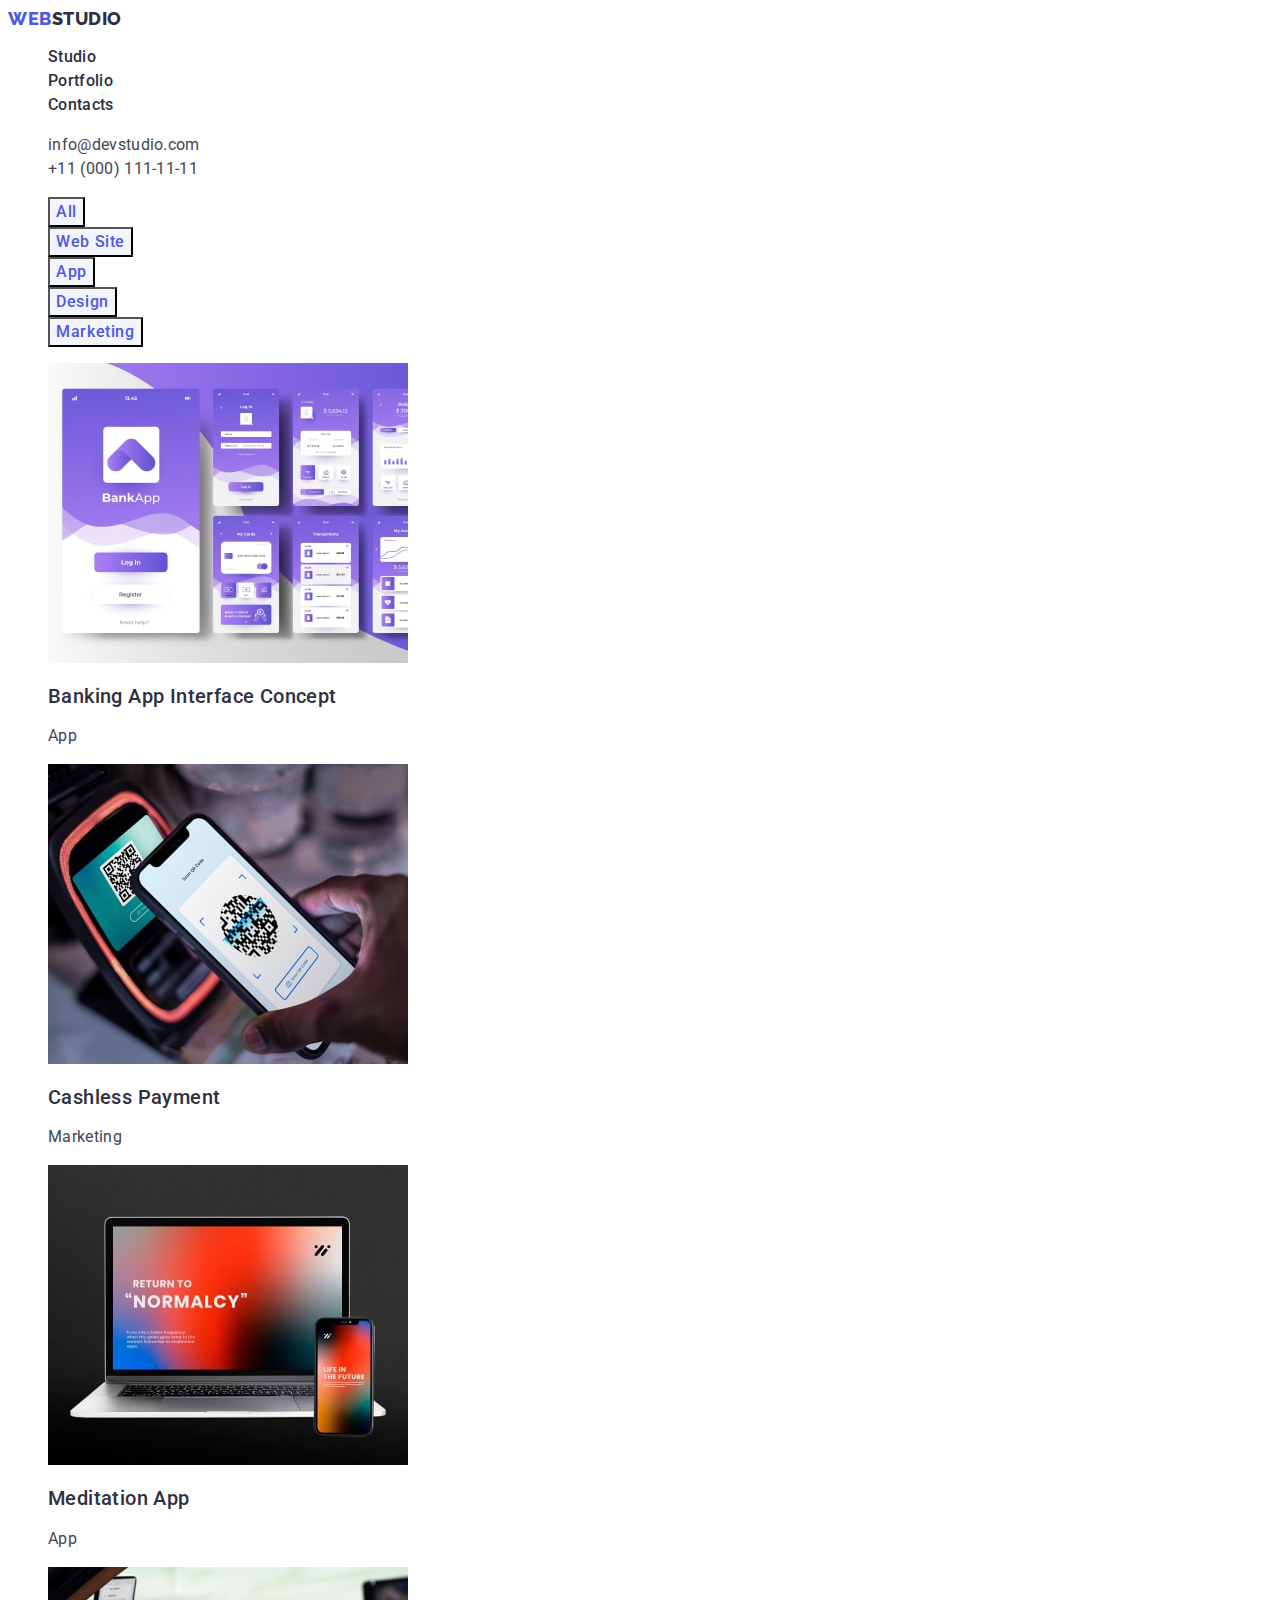
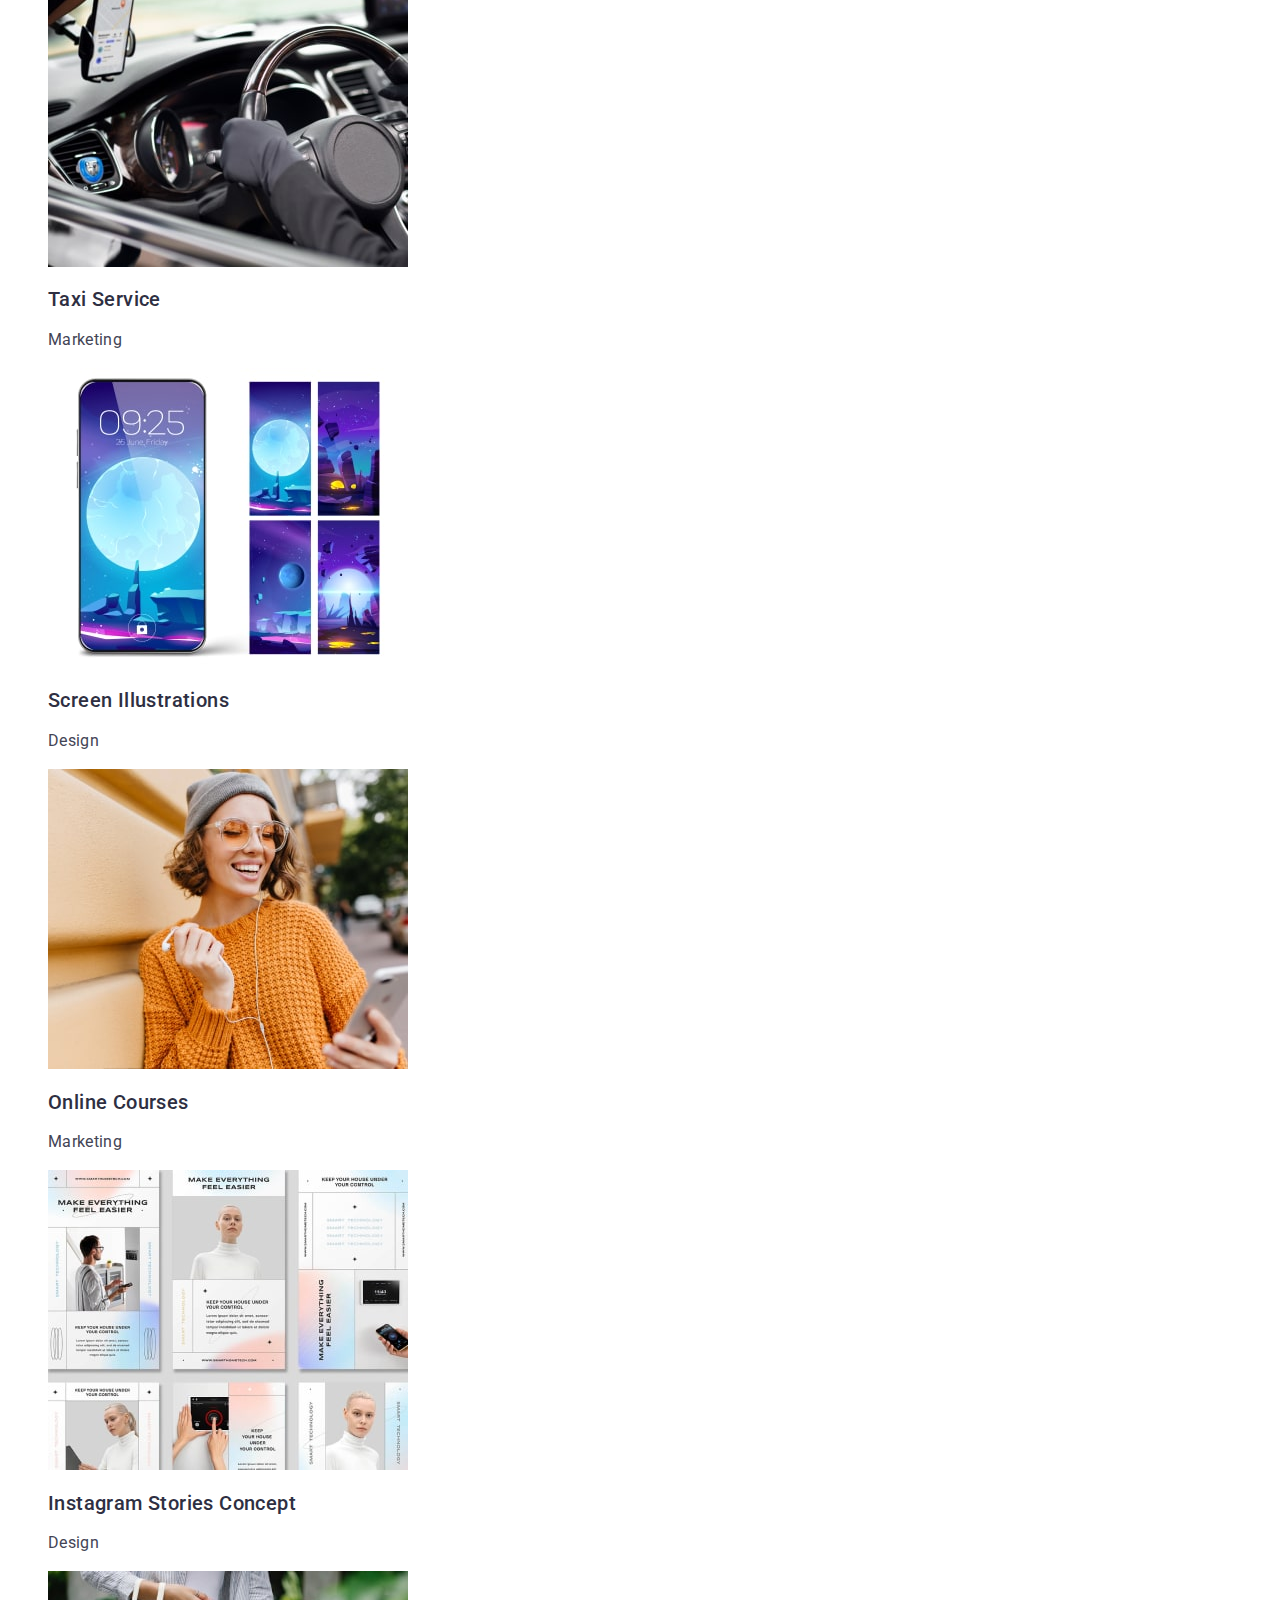
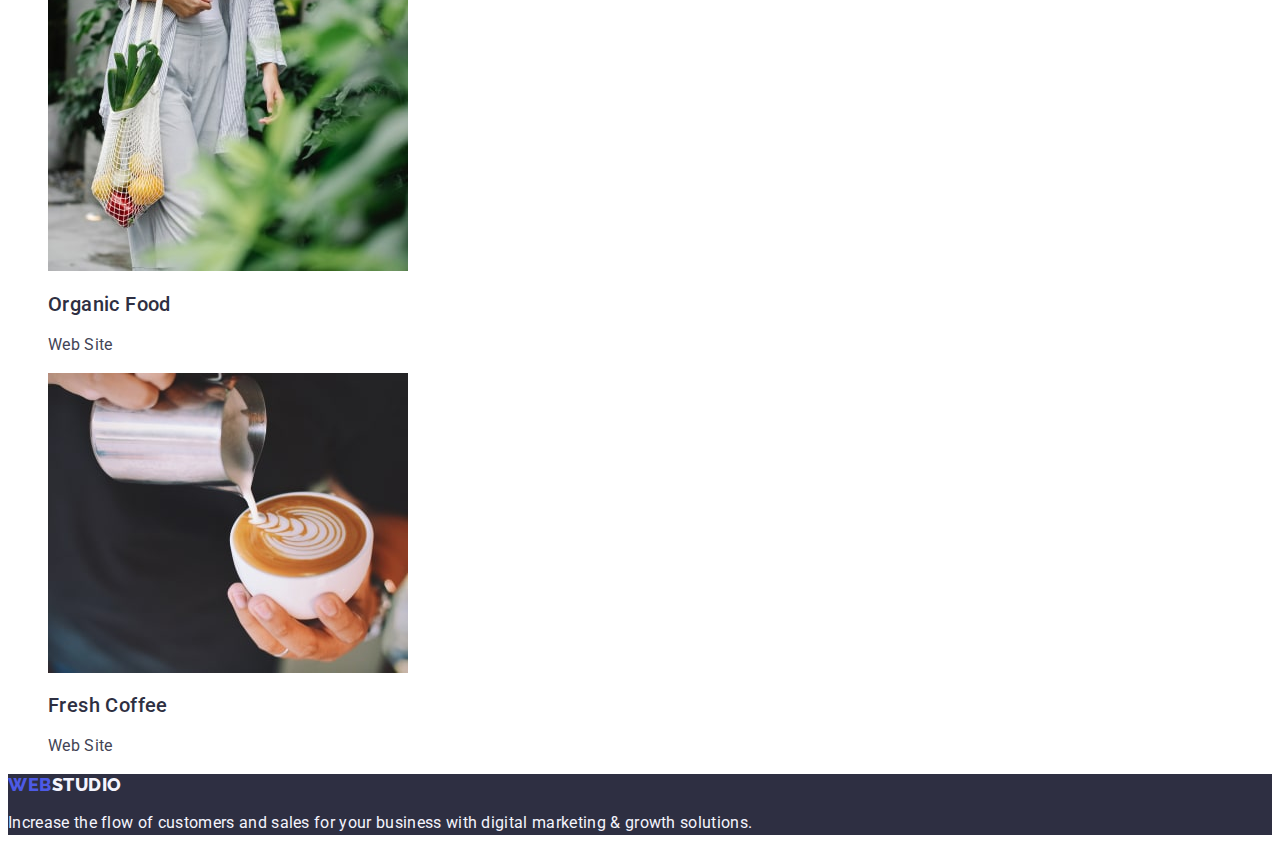
==== portfolio.html @ 77a3ae57 "Initial commit" ====
<!DOCTYPE html>
<html lang="en">
  <head>
    <meta charset="UTF-8" />
    <meta http-equiv="X-UA-Compatible" content="IE=edge" />
    <meta name="viewport" content="width=device-width, initial-scale=1.0" />
    <title>WebStudio</title>
    <link rel="preconnect" href="https://fonts.googleapis.com" />
    <link rel="preconnect" href="https://fonts.gstatic.com" crossorigin />
    <link
      href="https://fonts.googleapis.com/css2?family=Raleway:wght@800&family=Roboto:wght@400;500;700;900&display=swap"
      rel="stylesheet"
    />
    <link rel="stylesheet" href="./css/styles.css" />
  </head>
  <body>
    <!--Added header-->
    <header class="header">
      <!--Added navigation-->
      <nav class="header-nav">
        <a href="./index.html" class="logo-link">
          Web<span class="header-span">Studio</span>
        </a>
        <ul class="nav-list">
          <li class="nav-item">
            <a href="./index.html" class="nav-link">Studio</a>
          </li>
          <li class="nav-item">
            <a href="./portfolio.html" class="nav-link">Portfolio</a>
          </li>
          <li class="nav-item">
            <a href="" class="nav-link">Contacts </a>
          </li>
        </ul>
      </nav>
      <!--Added contacts-->
      <address class="header-contacts">
        <ul class="contacts-list">
          <li class="contact-item">
            <a href="mailto:info@devstudio.com" class="contact-link"
              >info@devstudio.com
            </a>
          </li>
          <li class="contact-item">
            <a href="tel:+110001111111" class="contact-link"
              >+11 (000) 111-11-11
            </a>
          </li>
        </ul>
      </address>
    </header>
    <!--Added main-->
    <main>
      <section class="filter">
        <h1 hidden class="filter-title">Filter</h1>
        <ul class="filter-list">
          <li class="filter-item">
            <button class="filter-button" type="button">All</button>
          </li>
          <li class="filter-item">
            <button class="filter-button" type="button">Web Site</button>
          </li>
          <li class="filter-item">
            <button class="filter-button" type="button">App</button>
          </li>
          <li class="filter-item">
            <button class="filter-button" type="button">Design</button>
          </li>
          <li class="filter-item">
            <button class="filter-button" type="button">Marketing</button>
          </li>
        </ul>
        <ul class="category-list">
          <li class="category-item">
            <a href="" class="category-link">
              <img
                src="./images/banking.jpg"
                alt="Banking app interface concept"
                width="360"
              />
              <h2 class="category-name">Banking App Interface Concept</h2>
              <p class="category-text text">App</p>
            </a>
          </li>
          <li class="category-item">
            <a href="" class="category-link">
              <img
                src="./images/payment.jpg"
                alt="Cashless payment"
                width="360"
              />
              <h2 class="category-name">Cashless Payment</h2>
              <p class="category-text text">Marketing</p>
            </a>
          </li>
          <li class="category-item">
            <a href="" class="category-link">
              <img
                src="./images/meditation.jpg"
                alt="Meditation app"
                width="360"
              />
              <h2 class="category-name">Meditation App</h2>
              <p class="category-text text">App</p>
            </a>
          </li>
          <li class="category-item">
            <a href="" class="category-link">
              <img src="./images/taxi.jpg" alt="Taxi service" width="360" />
              <h2 class="category-name">Taxi Service</h2>
              <p class="category-text text">Marketing</p>
            </a>
          </li>
          <li class="category-item">
            <a href="" class="category-link">
              <img
                src="./images/illustrations.jpg"
                alt="Screen illustrations"
                width="360"
              />
              <h2 class="category-name">Screen Illustrations</h2>
              <p class="category-text text">Design</p>
            </a>
          </li>
          <li class="category-item">
            <a href="" class="category-link">
              <img
                src="./images/courses.jpg"
                alt="Online courses"
                width="360"
              />
              <h2 class="category-name">Online Courses</h2>
              <p class="category-text text">Marketing</p>
            </a>
          </li>
          <li class="category-item">
            <a href="" class="category-link">
              <img
                src="./images/stories.jpg"
                alt="Instagram stories concept"
                width="360"
              />
              <h2 class="category-name">Instagram Stories Concept</h2>
              <p class="category-text text">Design</p>
            </a>
          </li>
          <li class="category-item">
            <a href="" class="category-link">
              <img src="./images/food.jpg" alt="Organic food" width="360" />
              <h2 class="category-name">Organic Food</h2>
              <p class="category-text text">Web Site</p>
            </a>
          </li>
          <li class="category-item">
            <a href="" class="category-link">
              <img src="./images/coffee.jpg" alt="Fresh coffee" width="360" />
              <h2 class="category-name">Fresh Coffee</h2>
              <p class="category-text text">Web Site</p>
            </a>
          </li>
        </ul>
      </section>
    </main>
    <!--Added footer-->
    <footer class="footer">
      <a class="logo-link" href="./index.html">
        Web<span class="footer-span">Studio</span>
      </a>
      <p class="footer-slogan">
        Increase the flow of customers and sales for your business with digital
        marketing & growth solutions.
      </p>
    </footer>
  </body>
</html>
---- css/styles.css ----
:root {
    --primary-brand-color: #4D5AE5;
    --pressed-state-color: #404BBF;
    --dark-color: #2E2F42;
    --success-color: #31D0AA;
    --text-color: #434455;
    --subtle-text-color: #8E8F99;
    --accent-color: #E7E9FC;
    --light-color: #F4F4FD;
    --modal-overlay-color: rgba(46, 47, 66, 0.4);
    --hero-background-color: rgba(46, 47, 66, 0.7);
    --white-background-color: #FFFFFF;
    --modal-background-color: #FCFCFC;
}

/**Body style*/
body {
    font-family: 'Roboto', sans-serif;
    color: var(--text-color);
    background-color: var(--white-background-color);
}

/**Style for team section*/
.team {
    background-color: var(--light-color);
}

/**Style for cards team section*/
.team-item {
    background-color: var(--white-background-color);
}

/**Delete text decoration in the main*/
li {
    list-style-type: none;
}

a {
    text-decoration: none;
}

/**Logo style in the header*/
.logo-link {
    font-family: 'Raleway', sans-serif;
    font-weight: 800;
    font-size: 18px;
    line-height: 1.17;
    letter-spacing: 0.03em;
    text-transform: uppercase;
    color: var(--primary-brand-color);
}

/**Color header logo for tag span*/
.header-span {
    color: var(--dark-color);
}

/**Color footer logo for tag span*/
.footer-span {
    color: var(--light-color);
}

/**Navigation style*/
.nav-link {
    font-weight: 500;
    font-size: 16px;
    line-height: 1.5;
    letter-spacing: 0.02em;
    color: var(--dark-color);
}

/**Contacts style*/
.header-contacts {
    font-style: normal;
}

/**Hover and focus for header*/
.nav-link:hover,
.nav-link:focus,
.contact-link:hover,
.contact-link:focus {
    color: var(--pressed-state-color);
}

/**Hero section*/
.hero {
    background-color: var(--dark-color);
}

/**Style for button in hero section*/
.hero-button {
    font-family: inherit;
    font-weight: 500;
    font-size: 16px;
    line-height: 1.5;
    letter-spacing: 0.04em;
    text-align: center;
    cursor: pointer;
    background-color: var(--primary-brand-color);
    color: var(--white-background-color);
}

/**Hover and focus for button in hero section*/
.hero-button:hover,
.hero-button:focus {
    background-color: var(--pressed-state-color);
}

/**Style for button in filter section*/
.filter-button {
    font-family: inherit;
    font-weight: 500;
    font-size: 16px;
    line-height: 1.5;
    letter-spacing: 0.04em;
    text-align: center;
    cursor: pointer;
    background-color: var(--light-color);
    color: var(--primary-brand-color);
}

/**Hover and focus for button in filter section*/
.filter-button:hover,
.filter-button:focus {
    background-color: var(--pressed-state-color);
    color: var(--white-background-color);
}

/**Header 1*/
.hero-title {
    font-weight: 700;
    font-size: 56px;
    line-height: 1.07;
    letter-spacing: 0.02em;
    text-align: center;
    color: var(--white-background-color);
}

/**Header 2*/
.features-title,
.work-title,
.team-title {
    font-weight: 700;
    font-size: 36px;
    line-height: 1.11;
    letter-spacing: 0.02em;
    text-align: center;
    text-transform: capitalize;
    color: var(--dark-color);
}

/**Header 3*/
.features-subtitle,
.team-name,
.category-name {
    font-weight: 500;
    font-size: 20px;
    line-height: 1.2;
    letter-spacing: 0.02em;
    color: var(--dark-color);
}

/**Body text style*/
.contact-link,
.text,
.footer-slogan {
    font-size: 16px;
    line-height: 1.5;
    letter-spacing: 0.02em;
    color: var(--text-color);
}

/**Footer style*/
.footer {
    background-color: var(--dark-color);
}

/**Footer slogan*/
.footer-slogan {
    color: var(--light-color);
}
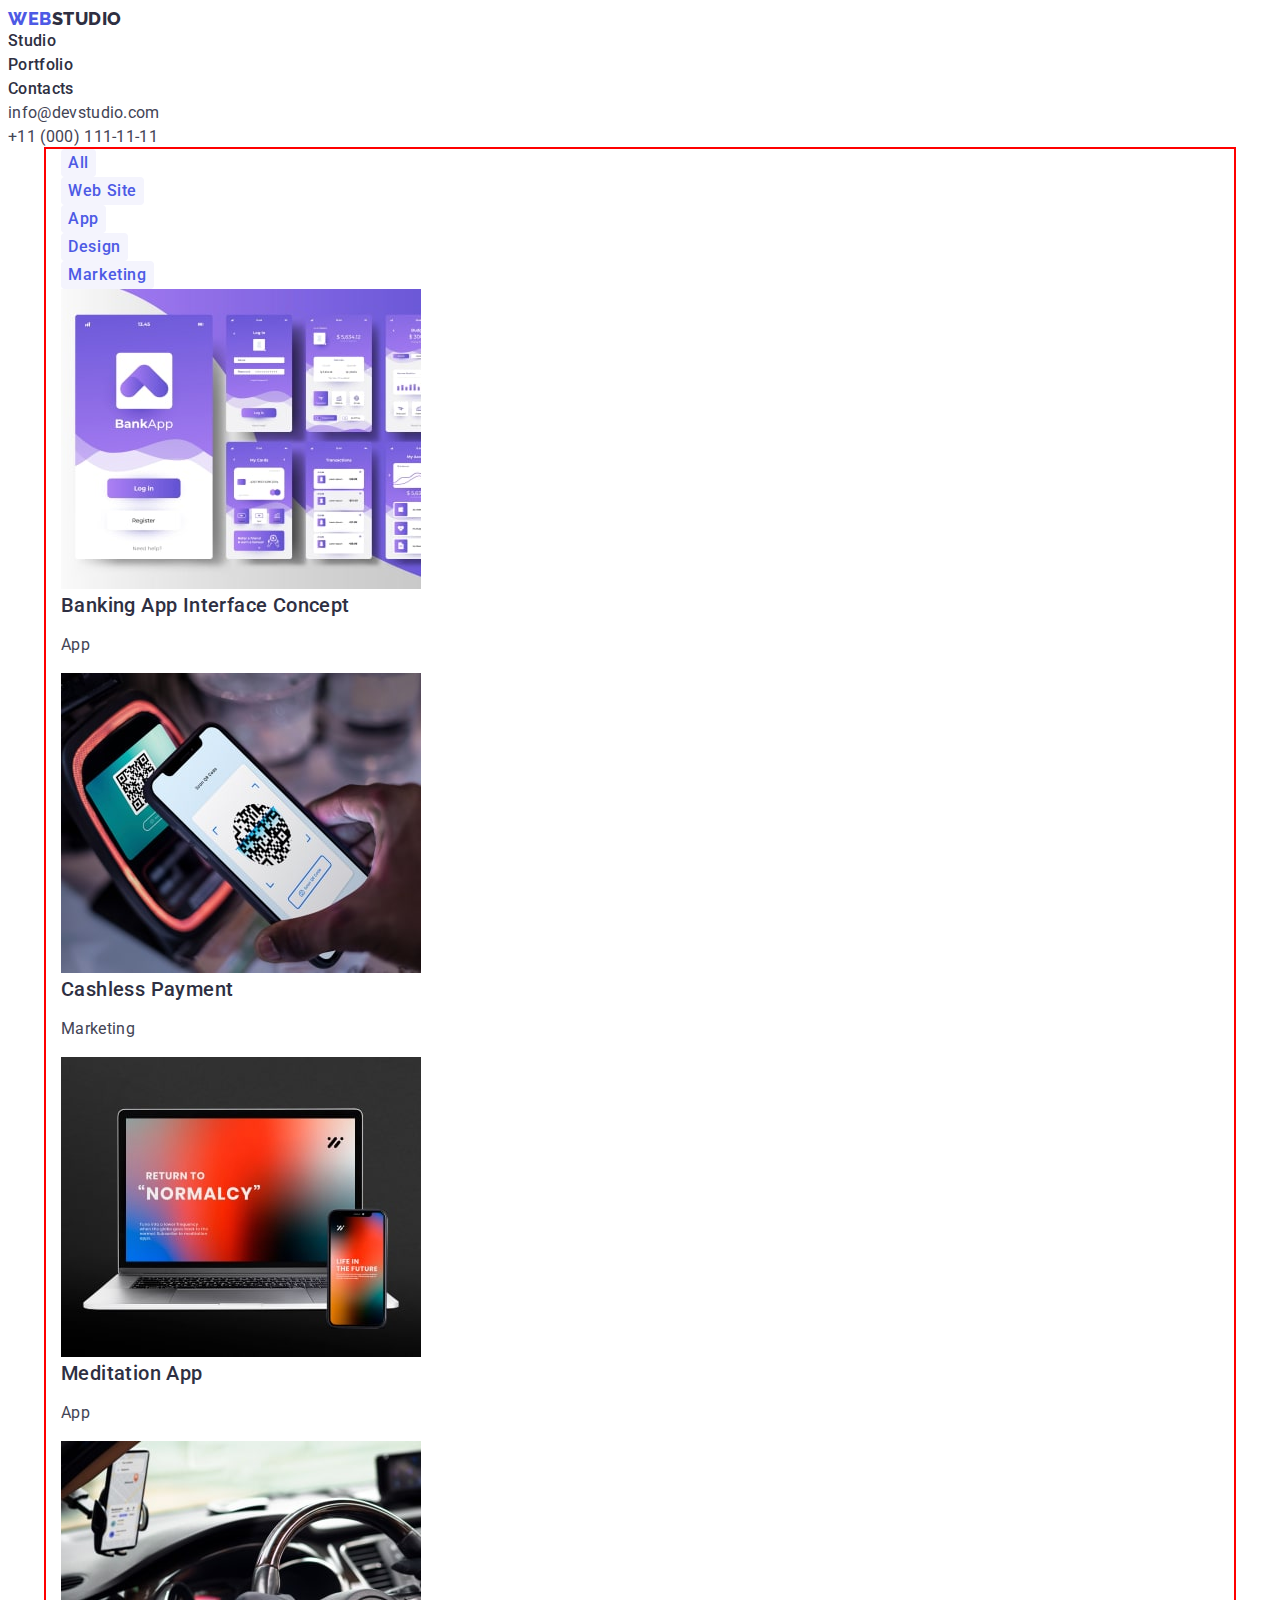
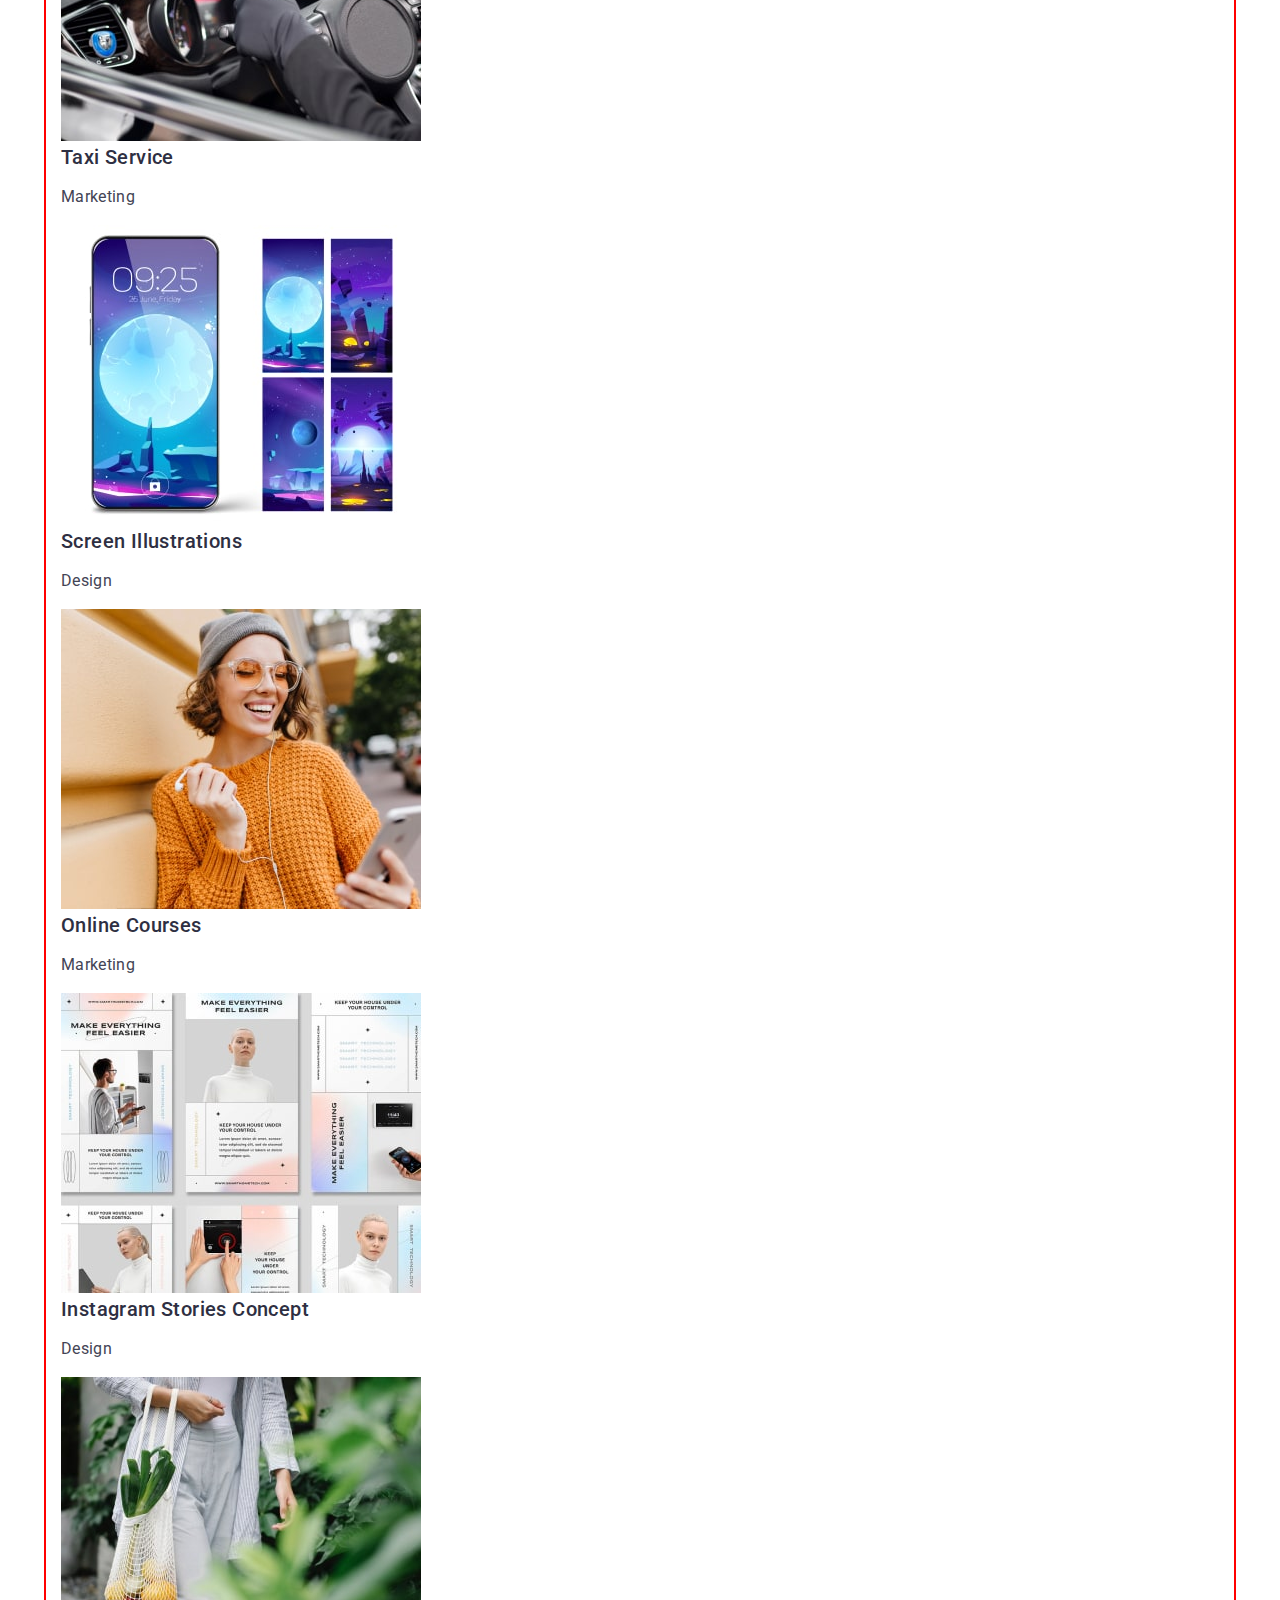
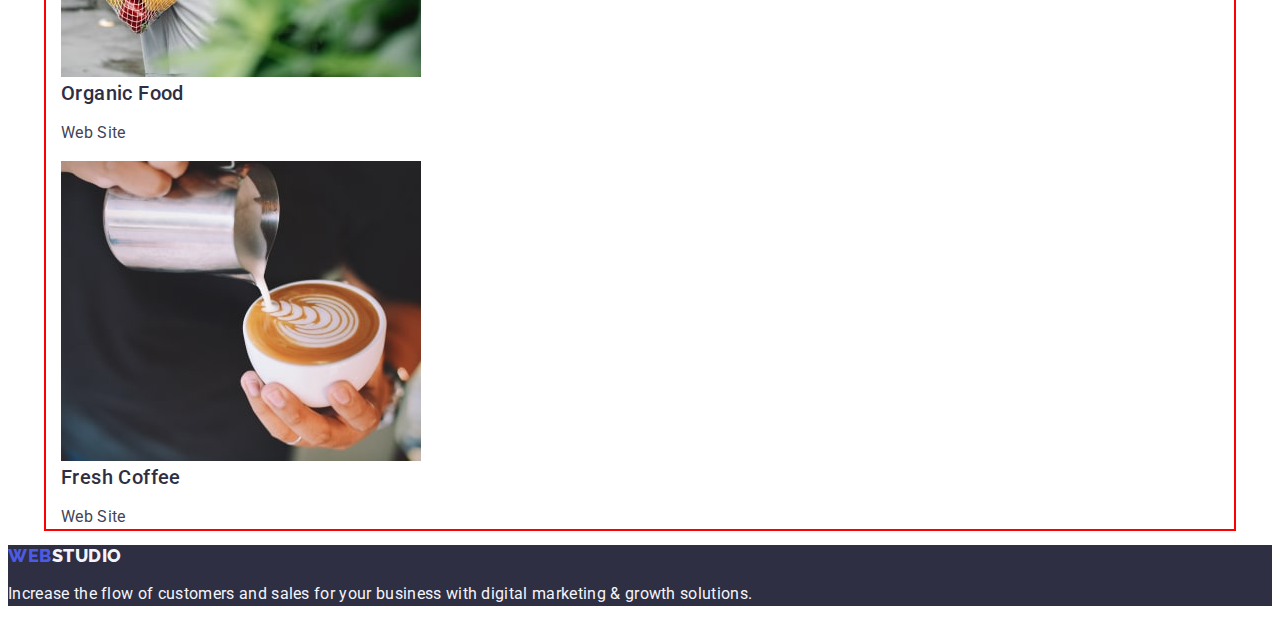
==== commit 426ba479: "Update styles for CSS" ====
--- a/portfolio.html
+++ b/portfolio.html
@@ -10,6 +10,13 @@
     <link
       href="https://fonts.googleapis.com/css2?family=Raleway:wght@800&family=Roboto:wght@400;500;700;900&display=swap"
       rel="stylesheet"
+    />
+    <link
+      rel="stylesheet"
+      href="https://cdnjs.cloudflare.com/ajax/libs/modern-normalize/1.1.0/modern-normalize.min.css"
+      integrity="sha512-wpPYUAdjBVSE4KJnH1VR1HeZfpl1ub8YT/NKx4PuQ5NmX2tKuGu6U/JRp5y+Y8XG2tV+wKQpNHVUX03MfMFn9Q=="
+      crossorigin="anonymous"
+      referrerpolicy="no-referrer"
     />
     <link rel="stylesheet" href="./css/styles.css" />
   </head>
@@ -52,113 +59,115 @@
     <!--Added main-->
     <main>
       <section class="filter">
-        <h1 hidden class="filter-title">Filter</h1>
-        <ul class="filter-list">
-          <li class="filter-item">
-            <button class="filter-button" type="button">All</button>
-          </li>
-          <li class="filter-item">
-            <button class="filter-button" type="button">Web Site</button>
-          </li>
-          <li class="filter-item">
-            <button class="filter-button" type="button">App</button>
-          </li>
-          <li class="filter-item">
-            <button class="filter-button" type="button">Design</button>
-          </li>
-          <li class="filter-item">
-            <button class="filter-button" type="button">Marketing</button>
-          </li>
-        </ul>
-        <ul class="category-list">
-          <li class="category-item">
-            <a href="" class="category-link">
-              <img
-                src="./images/banking.jpg"
-                alt="Banking app interface concept"
-                width="360"
-              />
-              <h2 class="category-name">Banking App Interface Concept</h2>
-              <p class="category-text text">App</p>
-            </a>
-          </li>
-          <li class="category-item">
-            <a href="" class="category-link">
-              <img
-                src="./images/payment.jpg"
-                alt="Cashless payment"
-                width="360"
-              />
-              <h2 class="category-name">Cashless Payment</h2>
-              <p class="category-text text">Marketing</p>
-            </a>
-          </li>
-          <li class="category-item">
-            <a href="" class="category-link">
-              <img
-                src="./images/meditation.jpg"
-                alt="Meditation app"
-                width="360"
-              />
-              <h2 class="category-name">Meditation App</h2>
-              <p class="category-text text">App</p>
-            </a>
-          </li>
-          <li class="category-item">
-            <a href="" class="category-link">
-              <img src="./images/taxi.jpg" alt="Taxi service" width="360" />
-              <h2 class="category-name">Taxi Service</h2>
-              <p class="category-text text">Marketing</p>
-            </a>
-          </li>
-          <li class="category-item">
-            <a href="" class="category-link">
-              <img
-                src="./images/illustrations.jpg"
-                alt="Screen illustrations"
-                width="360"
-              />
-              <h2 class="category-name">Screen Illustrations</h2>
-              <p class="category-text text">Design</p>
-            </a>
-          </li>
-          <li class="category-item">
-            <a href="" class="category-link">
-              <img
-                src="./images/courses.jpg"
-                alt="Online courses"
-                width="360"
-              />
-              <h2 class="category-name">Online Courses</h2>
-              <p class="category-text text">Marketing</p>
-            </a>
-          </li>
-          <li class="category-item">
-            <a href="" class="category-link">
-              <img
-                src="./images/stories.jpg"
-                alt="Instagram stories concept"
-                width="360"
-              />
-              <h2 class="category-name">Instagram Stories Concept</h2>
-              <p class="category-text text">Design</p>
-            </a>
-          </li>
-          <li class="category-item">
-            <a href="" class="category-link">
-              <img src="./images/food.jpg" alt="Organic food" width="360" />
-              <h2 class="category-name">Organic Food</h2>
-              <p class="category-text text">Web Site</p>
-            </a>
-          </li>
-          <li class="category-item">
-            <a href="" class="category-link">
-              <img src="./images/coffee.jpg" alt="Fresh coffee" width="360" />
-              <h2 class="category-name">Fresh Coffee</h2>
-              <p class="category-text text">Web Site</p>
-            </a>
-          </li>
-        </ul>
+        <div class="container">
+          <h1 hidden class="filter-title">Filter</h1>
+          <ul class="filter-list">
+            <li class="filter-item">
+              <button class="filter-button" type="button">All</button>
+            </li>
+            <li class="filter-item">
+              <button class="filter-button" type="button">Web Site</button>
+            </li>
+            <li class="filter-item">
+              <button class="filter-button" type="button">App</button>
+            </li>
+            <li class="filter-item">
+              <button class="filter-button" type="button">Design</button>
+            </li>
+            <li class="filter-item">
+              <button class="filter-button" type="button">Marketing</button>
+            </li>
+          </ul>
+          <ul class="category-list">
+            <li class="category-item">
+              <a href="" class="category-link">
+                <img
+                  src="./images/banking.jpg"
+                  alt="Banking app interface concept"
+                  width="360"
+                />
+                <h2 class="category-name">Banking App Interface Concept</h2>
+                <p class="category-text text">App</p>
+              </a>
+            </li>
+            <li class="category-item">
+              <a href="" class="category-link">
+                <img
+                  src="./images/payment.jpg"
+                  alt="Cashless payment"
+                  width="360"
+                />
+                <h2 class="category-name">Cashless Payment</h2>
+                <p class="category-text text">Marketing</p>
+              </a>
+            </li>
+            <li class="category-item">
+              <a href="" class="category-link">
+                <img
+                  src="./images/meditation.jpg"
+                  alt="Meditation app"
+                  width="360"
+                />
+                <h2 class="category-name">Meditation App</h2>
+                <p class="category-text text">App</p>
+              </a>
+            </li>
+            <li class="category-item">
+              <a href="" class="category-link">
+                <img src="./images/taxi.jpg" alt="Taxi service" width="360" />
+                <h2 class="category-name">Taxi Service</h2>
+                <p class="category-text text">Marketing</p>
+              </a>
+            </li>
+            <li class="category-item">
+              <a href="" class="category-link">
+                <img
+                  src="./images/illustrations.jpg"
+                  alt="Screen illustrations"
+                  width="360"
+                />
+                <h2 class="category-name">Screen Illustrations</h2>
+                <p class="category-text text">Design</p>
+              </a>
+            </li>
+            <li class="category-item">
+              <a href="" class="category-link">
+                <img
+                  src="./images/courses.jpg"
+                  alt="Online courses"
+                  width="360"
+                />
+                <h2 class="category-name">Online Courses</h2>
+                <p class="category-text text">Marketing</p>
+              </a>
+            </li>
+            <li class="category-item">
+              <a href="" class="category-link">
+                <img
+                  src="./images/stories.jpg"
+                  alt="Instagram stories concept"
+                  width="360"
+                />
+                <h2 class="category-name">Instagram Stories Concept</h2>
+                <p class="category-text text">Design</p>
+              </a>
+            </li>
+            <li class="category-item">
+              <a href="" class="category-link">
+                <img src="./images/food.jpg" alt="Organic food" width="360" />
+                <h2 class="category-name">Organic Food</h2>
+                <p class="category-text text">Web Site</p>
+              </a>
+            </li>
+            <li class="category-item">
+              <a href="" class="category-link">
+                <img src="./images/coffee.jpg" alt="Fresh coffee" width="360" />
+                <h2 class="category-name">Fresh Coffee</h2>
+                <p class="category-text text">Web Site</p>
+              </a>
+            </li>
+          </ul>
+        </div>
       </section>
     </main>
     <!--Added footer-->
--- a/css/styles.css
+++ b/css/styles.css
@@ -13,25 +13,33 @@
     --modal-background-color: #FCFCFC;
 }
 
-/**Body style*/
+/** Body style */
 body {
     font-family: 'Roboto', sans-serif;
     color: var(--text-color);
     background-color: var(--white-background-color);
 }
 
-/**Style for team section*/
-.team {
-    background-color: var(--light-color);
-}
-
-/**Style for cards team section*/
-.team-item {
-    background-color: var(--white-background-color);
-}
-
-/**Delete text decoration in the main*/
-li {
+/** Container */
+.container {
+    width: 1158px;
+    padding: 0 15px;
+    margin-left: auto;
+    margin-right: auto;
+    outline: 2px solid red;
+}
+
+/** Delete text decoration */
+h1,
+h2,
+h3 {
+    margin-top: 0;
+    margin-bottom: 0;
+}
+
+ul {
+    padding: 0;
+    margin: 0;
     list-style-type: none;
 }
 
@@ -39,7 +47,7 @@
     text-decoration: none;
 }
 
-/**Logo style in the header*/
+/** Logo style in the header */
 .logo-link {
     font-family: 'Raleway', sans-serif;
     font-weight: 800;
@@ -50,17 +58,17 @@
     color: var(--primary-brand-color);
 }
 
-/**Color header logo for tag span*/
+/** Color header logo for tag span */
 .header-span {
     color: var(--dark-color);
 }
 
-/**Color footer logo for tag span*/
+/** Color footer logo for tag span */
 .footer-span {
     color: var(--light-color);
 }
 
-/**Navigation style*/
+/** Navigation style */
 .nav-link {
     font-weight: 500;
     font-size: 16px;
@@ -69,12 +77,12 @@
     color: var(--dark-color);
 }
 
-/**Contacts style*/
+/** Contacts style */
 .header-contacts {
     font-style: normal;
 }
 
-/**Hover and focus for header*/
+/** Hover and focus for header */
 .nav-link:hover,
 .nav-link:focus,
 .contact-link:hover,
@@ -82,31 +90,14 @@
     color: var(--pressed-state-color);
 }
 
-/**Hero section*/
+/** Hero section */
 .hero {
+    text-align: center;
     background-color: var(--dark-color);
 }
 
-/**Style for button in hero section*/
-.hero-button {
-    font-family: inherit;
-    font-weight: 500;
-    font-size: 16px;
-    line-height: 1.5;
-    letter-spacing: 0.04em;
-    text-align: center;
-    cursor: pointer;
-    background-color: var(--primary-brand-color);
-    color: var(--white-background-color);
-}
-
-/**Hover and focus for button in hero section*/
-.hero-button:hover,
-.hero-button:focus {
-    background-color: var(--pressed-state-color);
-}
-
-/**Style for button in filter section*/
+/** Style for button */
+.hero-button,
 .filter-button {
     font-family: inherit;
     font-weight: 500;
@@ -115,19 +106,43 @@
     letter-spacing: 0.04em;
     text-align: center;
     cursor: pointer;
+    border: 1px solid transparent;
+    border-radius: 4px;
+}
+
+/** Button in hero section */
+.hero-button {
+    display: inline-block;
+    min-width: 169px;
+    min-height: 56px;
+    padding: 16px 32px;
+    box-shadow: 0px 4px 4px rgba(0, 0, 0, 0.15);
+    background-color: var(--primary-brand-color);
+    color: var(--white-background-color);
+}
+
+/** Hover and focus for button in hero section */
+.hero-button:hover,
+.hero-button:focus {
+    background-color: var(--pressed-state-color);
+}
+
+/** Button in filter section */
+.filter-button {
     background-color: var(--light-color);
     color: var(--primary-brand-color);
 }
 
-/**Hover and focus for button in filter section*/
+/** Hover and focus for button in filter section */
 .filter-button:hover,
 .filter-button:focus {
     background-color: var(--pressed-state-color);
     color: var(--white-background-color);
 }
 
-/**Header 1*/
+/** Header 1 */
 .hero-title {
+    margin-bottom: 48px;
     font-weight: 700;
     font-size: 56px;
     line-height: 1.07;
@@ -136,7 +151,17 @@
     color: var(--white-background-color);
 }
 
-/**Header 2*/
+/** Style for team section */
+.team {
+    background-color: var(--light-color);
+}
+
+/** Style for cards team section */
+.team-item {
+    background-color: var(--white-background-color);
+}
+
+/** Header 2 */
 .features-title,
 .work-title,
 .team-title {
@@ -149,7 +174,7 @@
     color: var(--dark-color);
 }
 
-/**Header 3*/
+/** Header 3 */
 .features-subtitle,
 .team-name,
 .category-name {
@@ -160,7 +185,7 @@
     color: var(--dark-color);
 }
 
-/**Body text style*/
+/** Body text style */
 .contact-link,
 .text,
 .footer-slogan {
@@ -170,12 +195,12 @@
     color: var(--text-color);
 }
 
-/**Footer style*/
+/** Footer style */
 .footer {
     background-color: var(--dark-color);
 }
 
-/**Footer slogan*/
+/** Footer slogan */
 .footer-slogan {
     color: var(--light-color);
 }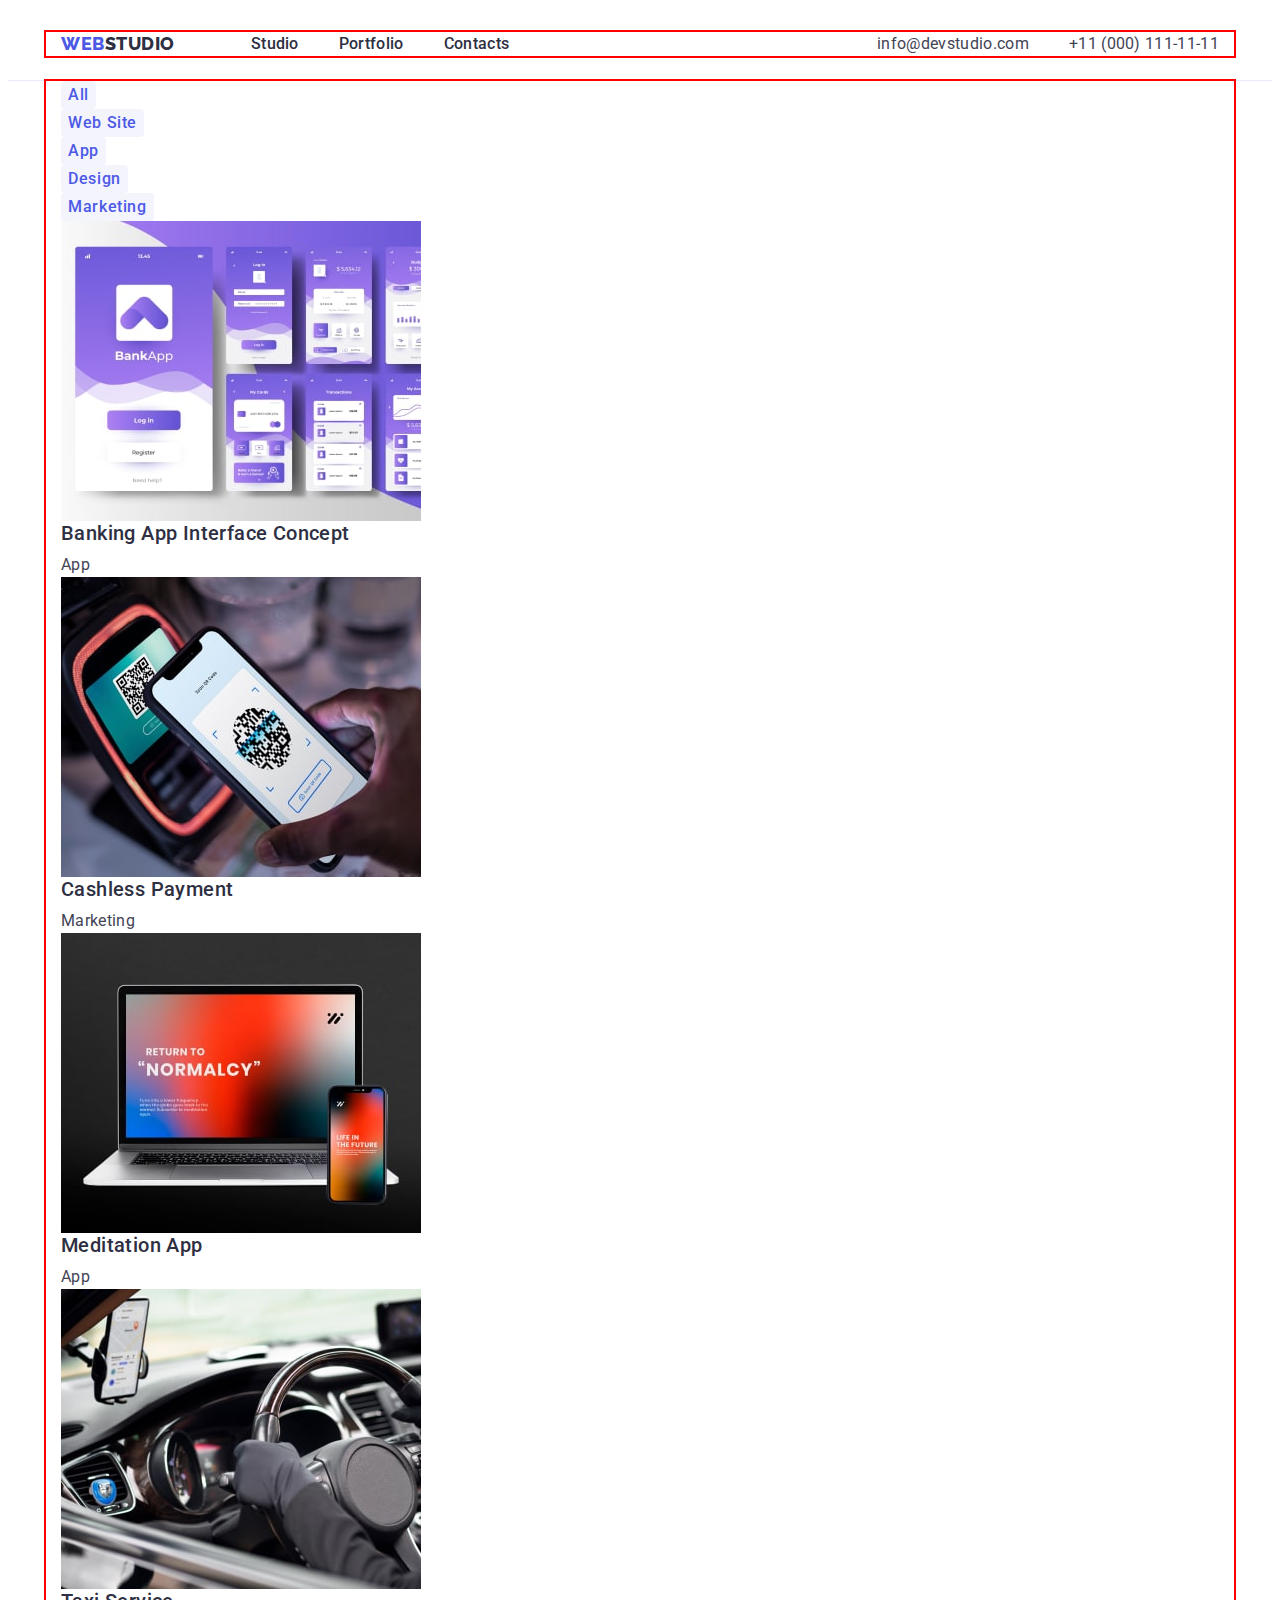
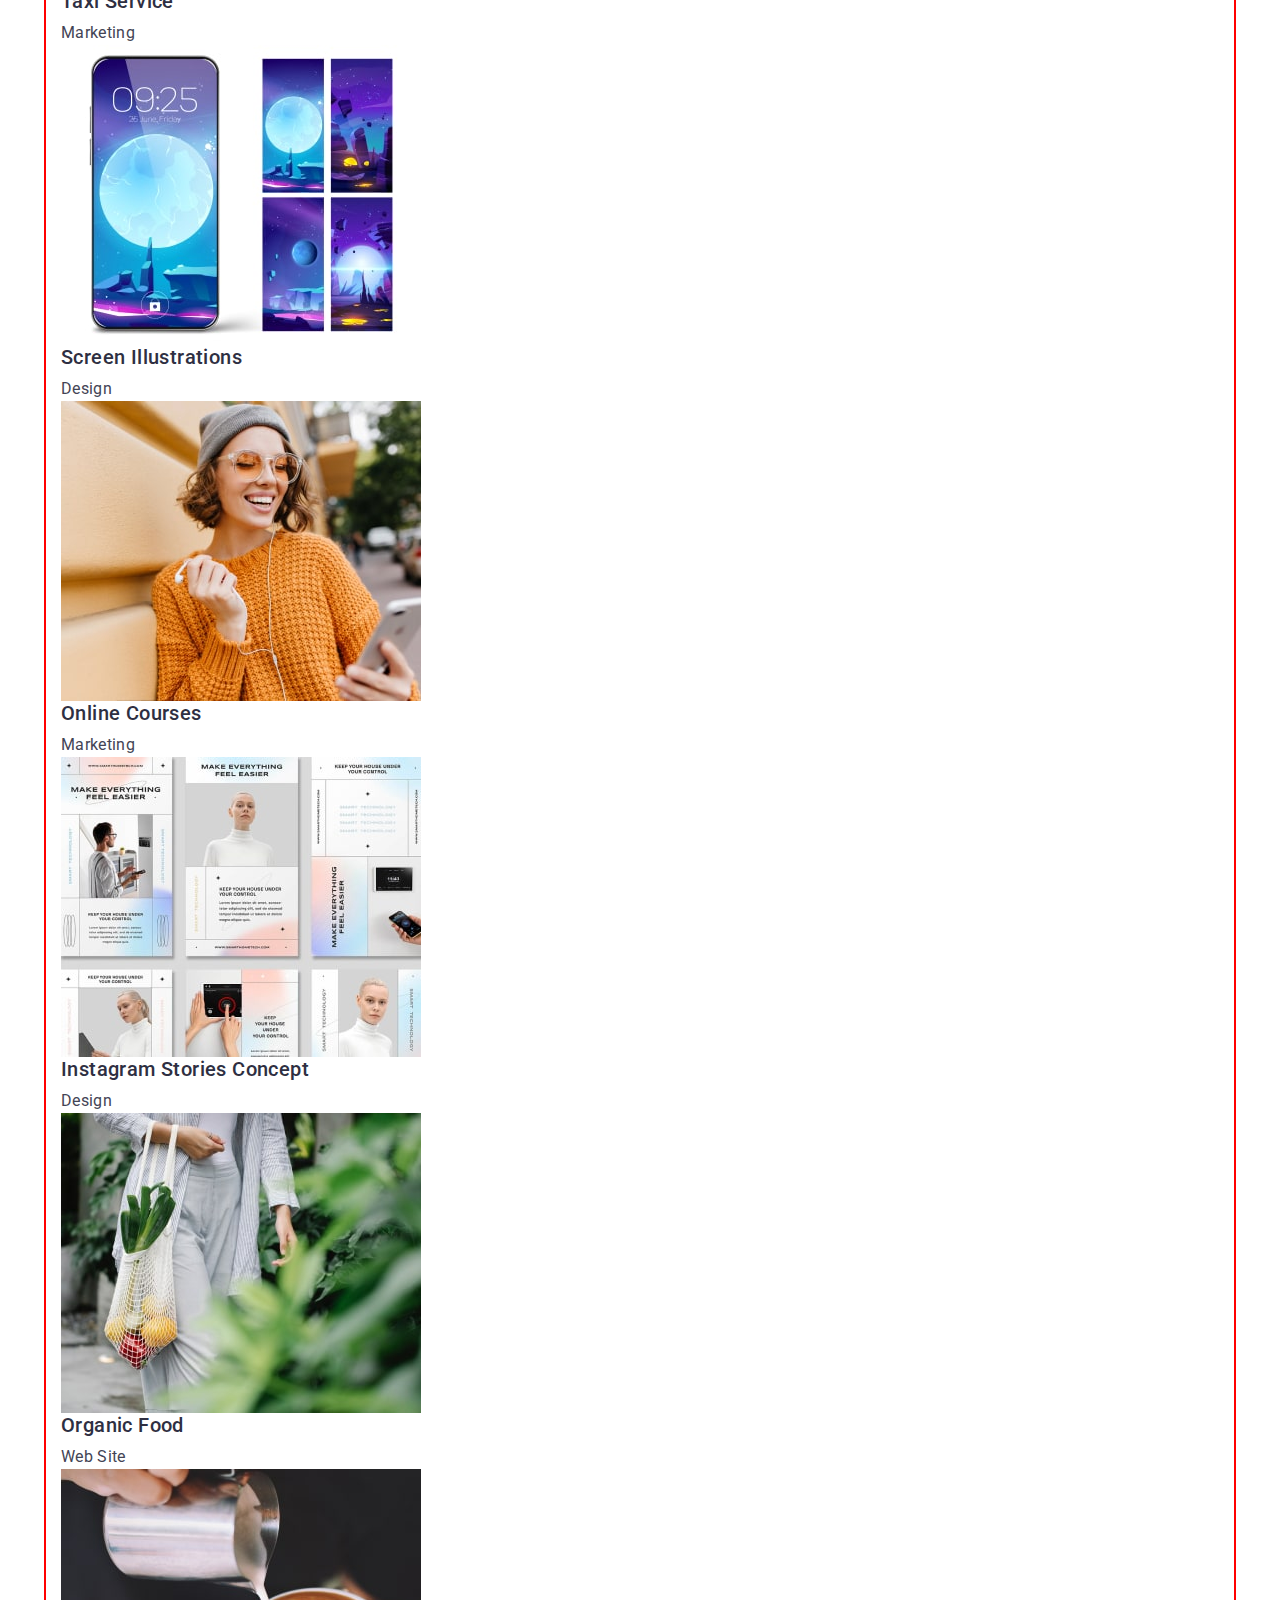
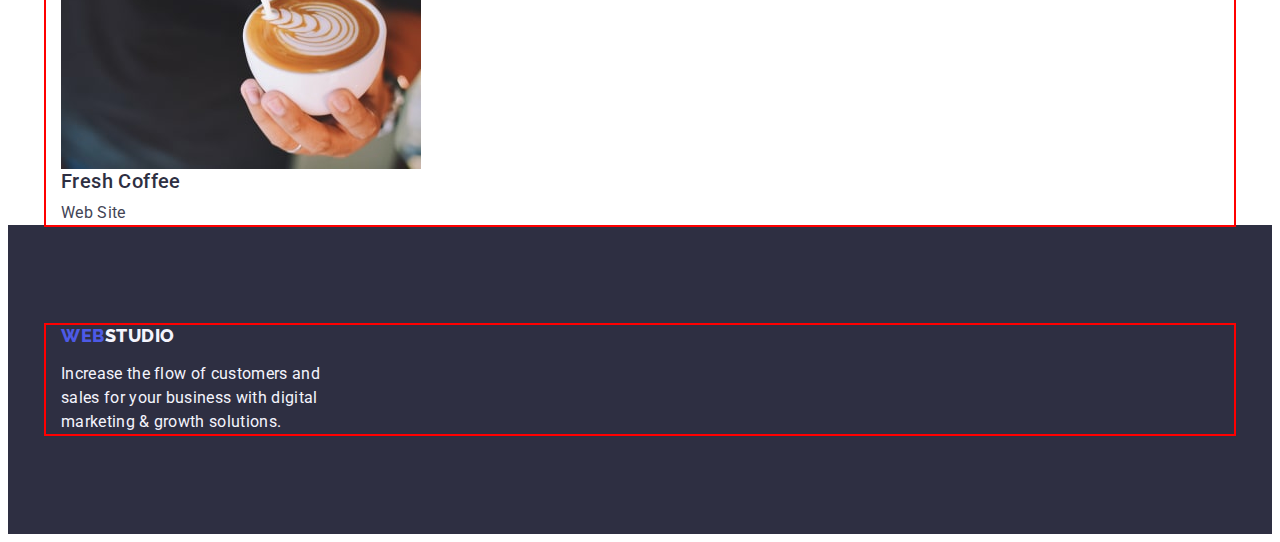
==== commit f8e019a0: "Update html files and styles.css" ====
--- a/portfolio.html
+++ b/portfolio.html
@@ -23,38 +23,40 @@
   <body>
     <!--Added header-->
     <header class="header">
-      <!--Added navigation-->
-      <nav class="header-nav">
-        <a href="./index.html" class="logo-link">
-          Web<span class="header-span">Studio</span>
-        </a>
-        <ul class="nav-list">
-          <li class="nav-item">
-            <a href="./index.html" class="nav-link">Studio</a>
-          </li>
-          <li class="nav-item">
-            <a href="./portfolio.html" class="nav-link">Portfolio</a>
-          </li>
-          <li class="nav-item">
-            <a href="" class="nav-link">Contacts </a>
-          </li>
-        </ul>
-      </nav>
-      <!--Added contacts-->
-      <address class="header-contacts">
-        <ul class="contacts-list">
-          <li class="contact-item">
-            <a href="mailto:info@devstudio.com" class="contact-link"
-              >info@devstudio.com
-            </a>
-          </li>
-          <li class="contact-item">
-            <a href="tel:+110001111111" class="contact-link"
-              >+11 (000) 111-11-11
-            </a>
-          </li>
-        </ul>
-      </address>
+      <div class="container header-container">
+        <!--Added navigation-->
+        <nav class="header-nav">
+          <a href="./index.html" class="logo-link">
+            Web<span class="header-span">Studio</span>
+          </a>
+          <ul class="nav-list">
+            <li class="nav-item">
+              <a href="./index.html" class="nav-link">Studio</a>
+            </li>
+            <li class="nav-item">
+              <a href="./portfolio.html" class="nav-link">Portfolio</a>
+            </li>
+            <li class="nav-item">
+              <a href="" class="nav-link">Contacts </a>
+            </li>
+          </ul>
+        </nav>
+        <!--Added contacts-->
+        <address class="header-contacts">
+          <ul class="contacts-list">
+            <li class="contact-item">
+              <a href="mailto:info@devstudio.com" class="contact-link"
+                >info@devstudio.com
+              </a>
+            </li>
+            <li class="contact-item">
+              <a href="tel:+110001111111" class="contact-link"
+                >+11 (000) 111-11-11
+              </a>
+            </li>
+          </ul>
+        </address>
+      </div>
     </header>
     <!--Added main-->
     <main>
@@ -172,13 +174,15 @@
     </main>
     <!--Added footer-->
     <footer class="footer">
-      <a class="logo-link" href="./index.html">
-        Web<span class="footer-span">Studio</span>
-      </a>
-      <p class="footer-slogan">
-        Increase the flow of customers and sales for your business with digital
-        marketing & growth solutions.
-      </p>
+      <div class="container">
+        <a class="logo-link" href="./index.html">
+          Web<span class="footer-span">Studio</span>
+        </a>
+        <p class="footer-slogan">
+          Increase the flow of customers and sales for your business with
+          digital marketing & growth solutions.
+        </p>
+      </div>
     </footer>
   </body>
 </html>
--- a/css/styles.css
+++ b/css/styles.css
@@ -22,19 +22,23 @@
 
 /** Container */
 .container {
-    width: 1158px;
-    padding: 0 15px;
+    padding-left: 15px;
+    padding-right: 15px;
     margin-left: auto;
     margin-right: auto;
+    width: 1158px;
     outline: 2px solid red;
 }
 
 /** Delete text decoration */
 h1,
 h2,
-h3 {
-    margin-top: 0;
-    margin-bottom: 0;
+h3,
+h4,
+h5,
+h6,
+p {
+    margin: 0;
 }
 
 ul {
@@ -44,7 +48,25 @@
 }
 
 a {
+    font-style: normal;
     text-decoration: none;
+}
+
+img {
+    display: block;
+}
+
+/** Additional class for sections  */
+.section {
+    padding-top: 120px;
+    padding-bottom: 120px;
+}
+
+/** Style for header */
+header {
+    padding-top: 24px;
+    padding-bottom: 24px;
+    border-bottom: 1px solid var(--accent-color);
 }
 
 /** Logo style in the header */
@@ -58,6 +80,10 @@
     color: var(--primary-brand-color);
 }
 
+.header .logo-link {
+    margin-right: 76px;
+}
+
 /** Color header logo for tag span */
 .header-span {
     color: var(--dark-color);
@@ -69,7 +95,29 @@
 }
 
 /** Navigation style */
+.header-container {
+    display: flex;
+    align-items: center;
+    justify-content: space-between;
+}
+
+.header-nav {
+    display: flex;
+    align-items: center;
+}
+
+.nav-list {
+    display: flex;
+}
+
+.nav-item:not(:last-child):not(:last-child) {
+    margin-right: 40px;
+}
+
 .nav-link {
+    padding-top: 24px;
+    padding-bottom: 24px;
+
     font-weight: 500;
     font-size: 16px;
     line-height: 1.5;
@@ -78,8 +126,17 @@
 }
 
 /** Contacts style */
-.header-contacts {
-    font-style: normal;
+.contacts-list {
+    display: flex;
+}
+
+.contact-item:not(:last-child):not(:last-child) {
+    margin-right: 40px;
+}
+
+.contact-link {
+    padding-top: 24px;
+    padding-bottom: 24px;
 }
 
 /** Hover and focus for header */
@@ -92,19 +149,46 @@
 
 /** Hero section */
 .hero {
+    padding-top: 188px;
+    padding-bottom: 188px;
     text-align: center;
     background-color: var(--dark-color);
 }
 
+/*! Features section */
+.features-list {
+    display: flex;
+    align-items: flex-start;
+    gap: 24px;
+}
+
+.features-item {
+    display: block;
+    max-width: 264px;
+}
+
+/** Work section */
+.work {
+    padding-top: 0;
+}
+
+/** Team section */
+.team {
+    background-color: var(--light-color);
+}
+
+/** Style for cards in team section */
+.team-item {
+    background-color: var(--white-background-color);
+}
+
 /** Style for button */
-.hero-button,
-.filter-button {
+button {
     font-family: inherit;
     font-weight: 500;
     font-size: 16px;
     line-height: 1.5;
     letter-spacing: 0.04em;
-    text-align: center;
     cursor: pointer;
     border: 1px solid transparent;
     border-radius: 4px;
@@ -113,9 +197,10 @@
 /** Button in hero section */
 .hero-button {
     display: inline-block;
+    padding: 16px 32px;
+
     min-width: 169px;
     min-height: 56px;
-    padding: 16px 32px;
     box-shadow: 0px 4px 4px rgba(0, 0, 0, 0.15);
     background-color: var(--primary-brand-color);
     color: var(--white-background-color);
@@ -143,28 +228,20 @@
 /** Header 1 */
 .hero-title {
     margin-bottom: 48px;
+
     font-weight: 700;
     font-size: 56px;
     line-height: 1.07;
     letter-spacing: 0.02em;
-    text-align: center;
     color: var(--white-background-color);
-}
-
-/** Style for team section */
-.team {
-    background-color: var(--light-color);
-}
-
-/** Style for cards team section */
-.team-item {
-    background-color: var(--white-background-color);
 }
 
 /** Header 2 */
 .features-title,
 .work-title,
 .team-title {
+    margin-bottom: 72px;
+
     font-weight: 700;
     font-size: 36px;
     line-height: 1.11;
@@ -175,9 +252,11 @@
 }
 
 /** Header 3 */
-.features-subtitle,
+.features-name,
 .team-name,
 .category-name {
+    margin-bottom: 8px;
+
     font-weight: 500;
     font-size: 20px;
     line-height: 1.2;
@@ -197,10 +276,19 @@
 
 /** Footer style */
 .footer {
+    padding-top: 100px;
+    padding-bottom: 100px;
     background-color: var(--dark-color);
+}
+
+/** Footer logo */
+.footer .logo-link {
+    display: inline-block;
+    margin-bottom: 16px;
 }
 
 /** Footer slogan */
 .footer-slogan {
+    max-width: 264px;
     color: var(--light-color);
 }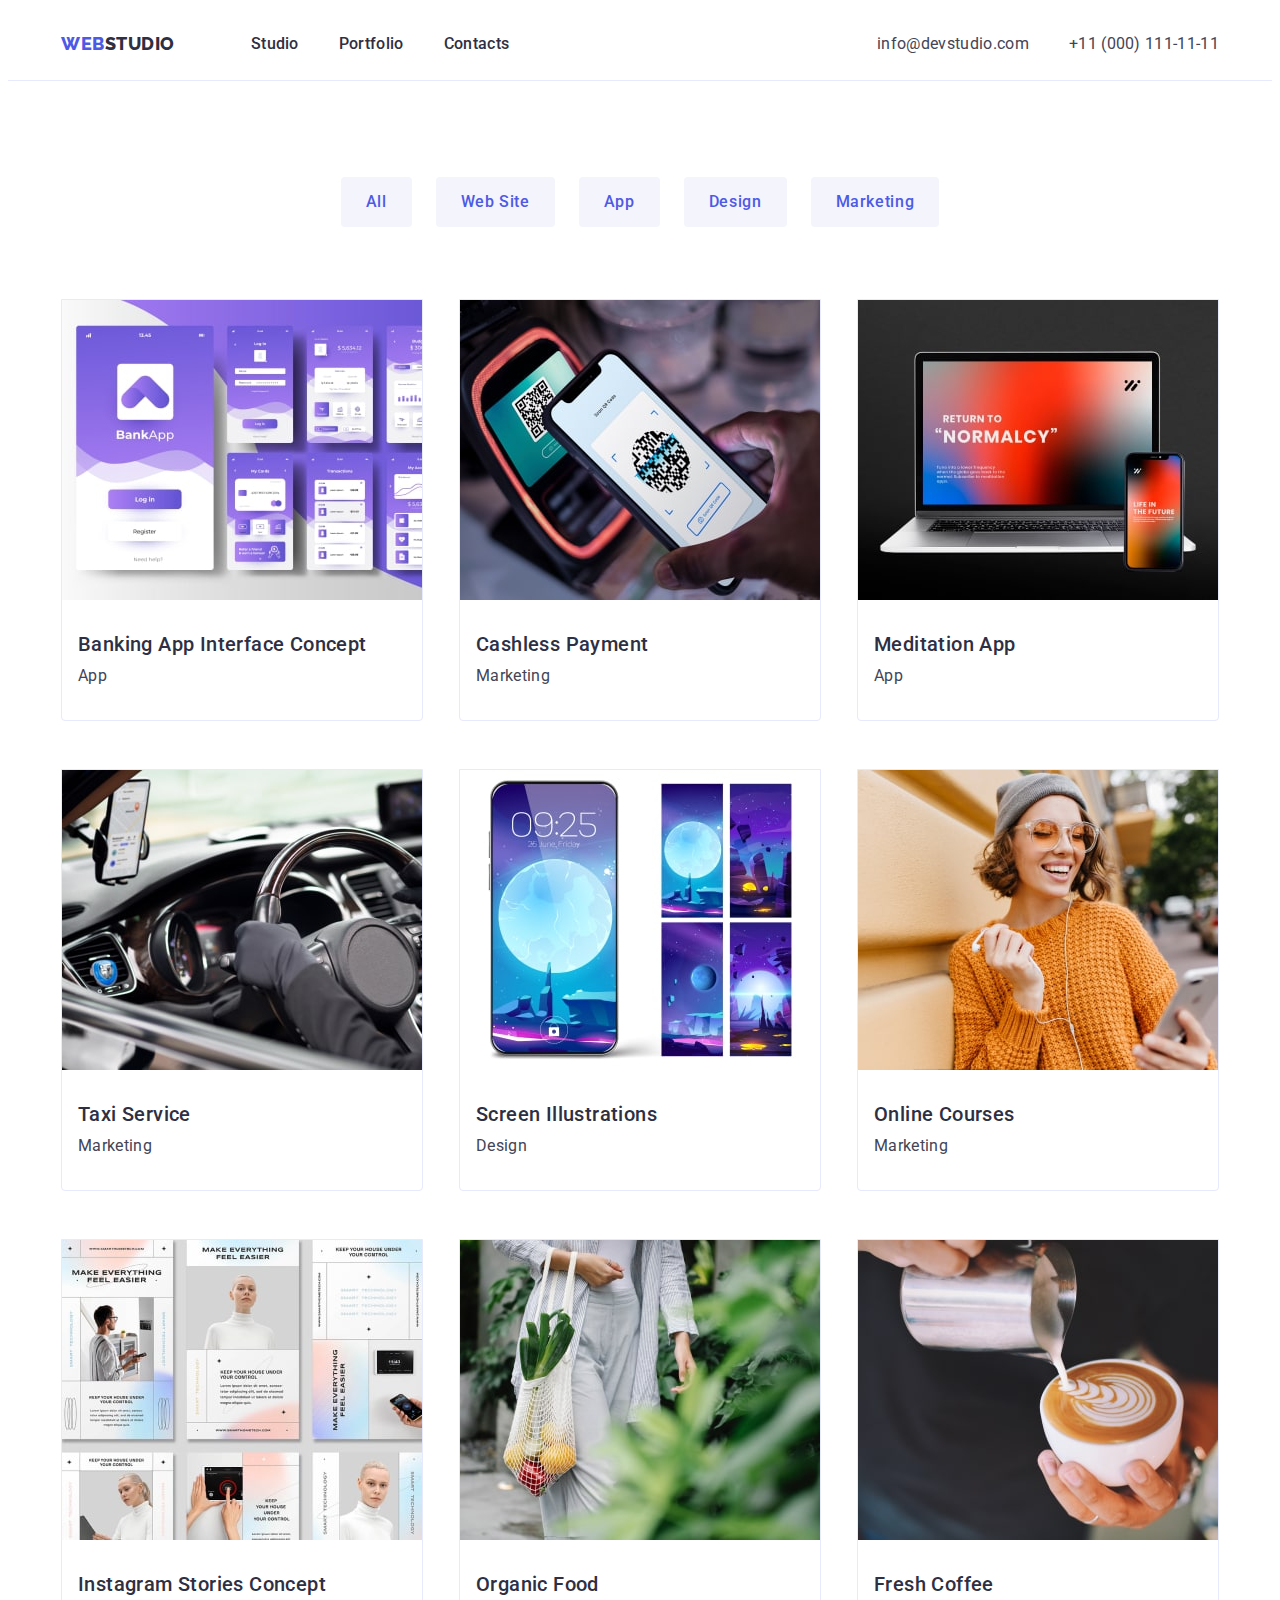
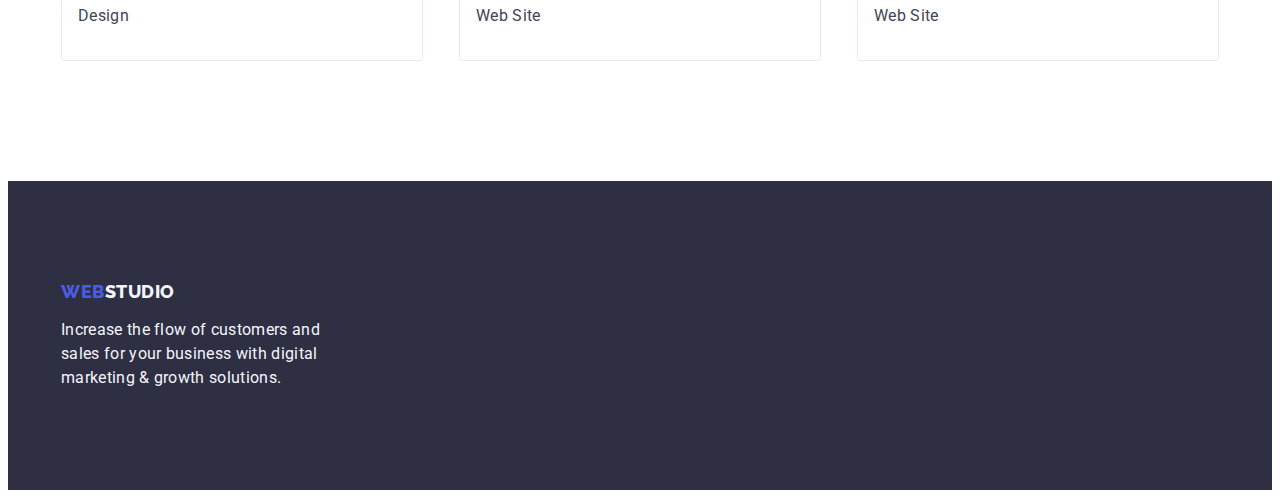
==== commit dd9816b6: "Update styles.css for portfolio.html" ====
--- a/portfolio.html
+++ b/portfolio.html
@@ -60,9 +60,9 @@
     </header>
     <!--Added main-->
     <main>
-      <section class="filter">
+      <section class="filter section">
         <div class="container">
-          <h1 hidden class="filter-title">Filter</h1>
+          <h1 class="filter-title visually-hidden">Filter</h1>
           <ul class="filter-list">
             <li class="filter-item">
               <button class="filter-button" type="button">All</button>
--- a/css/styles.css
+++ b/css/styles.css
@@ -27,7 +27,6 @@
     margin-left: auto;
     margin-right: auto;
     width: 1158px;
-    outline: 2px solid red;
 }
 
 /** Delete text decoration */
@@ -62,6 +61,20 @@
     padding-bottom: 120px;
 }
 
+/** Additional hidden class  */
+.visually-hidden {
+    position: absolute;
+    width: 1px;
+    height: 1px;
+    margin: -1px;
+    border: 0;
+    padding: 0;
+    white-space: nowrap;
+    clip-path: inset(100%);
+    clip: rect(0 0 0 0);
+    overflow: hidden;
+}
+
 /** Style for header */
 header {
     padding-top: 24px;
@@ -110,7 +123,7 @@
     display: flex;
 }
 
-.nav-item:not(:last-child):not(:last-child) {
+.nav-item:not(:last-child) {
     margin-right: 40px;
 }
 
@@ -130,7 +143,7 @@
     display: flex;
 }
 
-.contact-item:not(:last-child):not(:last-child) {
+.contact-item:not(:last-child) {
     margin-right: 40px;
 }
 
@@ -155,16 +168,17 @@
     background-color: var(--dark-color);
 }
 
-/*! Features section */
+/** Features section */
 .features-list {
     display: flex;
-    align-items: flex-start;
+    justify-content: space-between;
     gap: 24px;
 }
 
 .features-item {
-    display: block;
-    max-width: 264px;
+    display: flex;
+    flex-direction: column;
+    flex-basis: calc((100% - 72px)/4);
 }
 
 /** Work section */
@@ -172,14 +186,105 @@
     padding-top: 0;
 }
 
+.work-list {
+    display: flex;
+    justify-content: space-between;
+    gap: 24px;
+}
+
+.work-item {
+    display: flex;
+    flex-direction: column;
+    flex-basis: calc((100% - 360px)/3);
+    border: 1px solid var(--accent-color);
+}
+
 /** Team section */
 .team {
     background-color: var(--light-color);
 }
 
 /** Style for cards in team section */
+.team-list {
+    display: flex;
+    justify-content: space-between;
+    gap: 24px;
+}
+
 .team-item {
+    display: flex;
+    flex-direction: column;
+    justify-content: center;
+    text-align: center;
+    flex-basis: calc((100% - 360px)/4);
+
+    border-radius: 0px 0px 4px 4px;
+    box-shadow: 0px 1px 6px rgba(46, 47, 66, 0.08), 0px 1px 1px rgba(46, 47, 66, 0.16), 0px 2px 1px rgba(46, 47, 66, 0.08);
     background-color: var(--white-background-color);
+}
+
+/** Margin for cards in team section */
+.team-name {
+    padding-top: 32px;
+}
+
+.team-text {
+    padding-bottom: 32px;
+}
+
+/** Filter section */
+.filter {
+    padding-top: 96px;
+}
+
+.filter-list {
+    display: flex;
+    justify-content: center;
+    margin-bottom: 72px;
+}
+
+.filter-item:not(:last-child) {
+    margin-right: 24px;
+}
+
+/** Style for cards in category */
+.category-list {
+    display: flex;
+    flex-wrap: wrap;
+    justify-content: space-between;
+}
+
+.category-item {
+    display: flex;
+    justify-content: center;
+    flex-basis: calc((100% - 360px) / 3);
+
+    border: 1px solid var(--accent-color);
+    border-radius: 0px 0px 4px 4px;
+}
+
+.category-item {
+    margin-bottom: 48px;
+}
+
+.category-item:nth-child(3n) {
+    margin-right: 0px;
+}
+
+.category-item:nth-last-child(-n + 3) {
+    margin-bottom: 0px;
+}
+
+.category-name {
+    padding-top: 32px;
+    margin-left: 16px;
+    margin-right: auto;
+}
+
+.category-text {
+    padding-bottom: 32px;
+    margin-left: 16px;
+    margin-right: auto;
 }
 
 /** Style for button */
@@ -214,6 +319,9 @@
 
 /** Button in filter section */
 .filter-button {
+    display: inline-block;
+    padding: 12px 24px;
+
     background-color: var(--light-color);
     color: var(--primary-brand-color);
 }
@@ -228,7 +336,10 @@
 /** Header 1 */
 .hero-title {
     margin-bottom: 48px;
-
+    margin-left: auto;
+    margin-right: auto;
+
+    width: 496px;
     font-weight: 700;
     font-size: 56px;
     line-height: 1.07;
@@ -289,6 +400,7 @@
 
 /** Footer slogan */
 .footer-slogan {
+    margin-right: auto;
     max-width: 264px;
     color: var(--light-color);
 }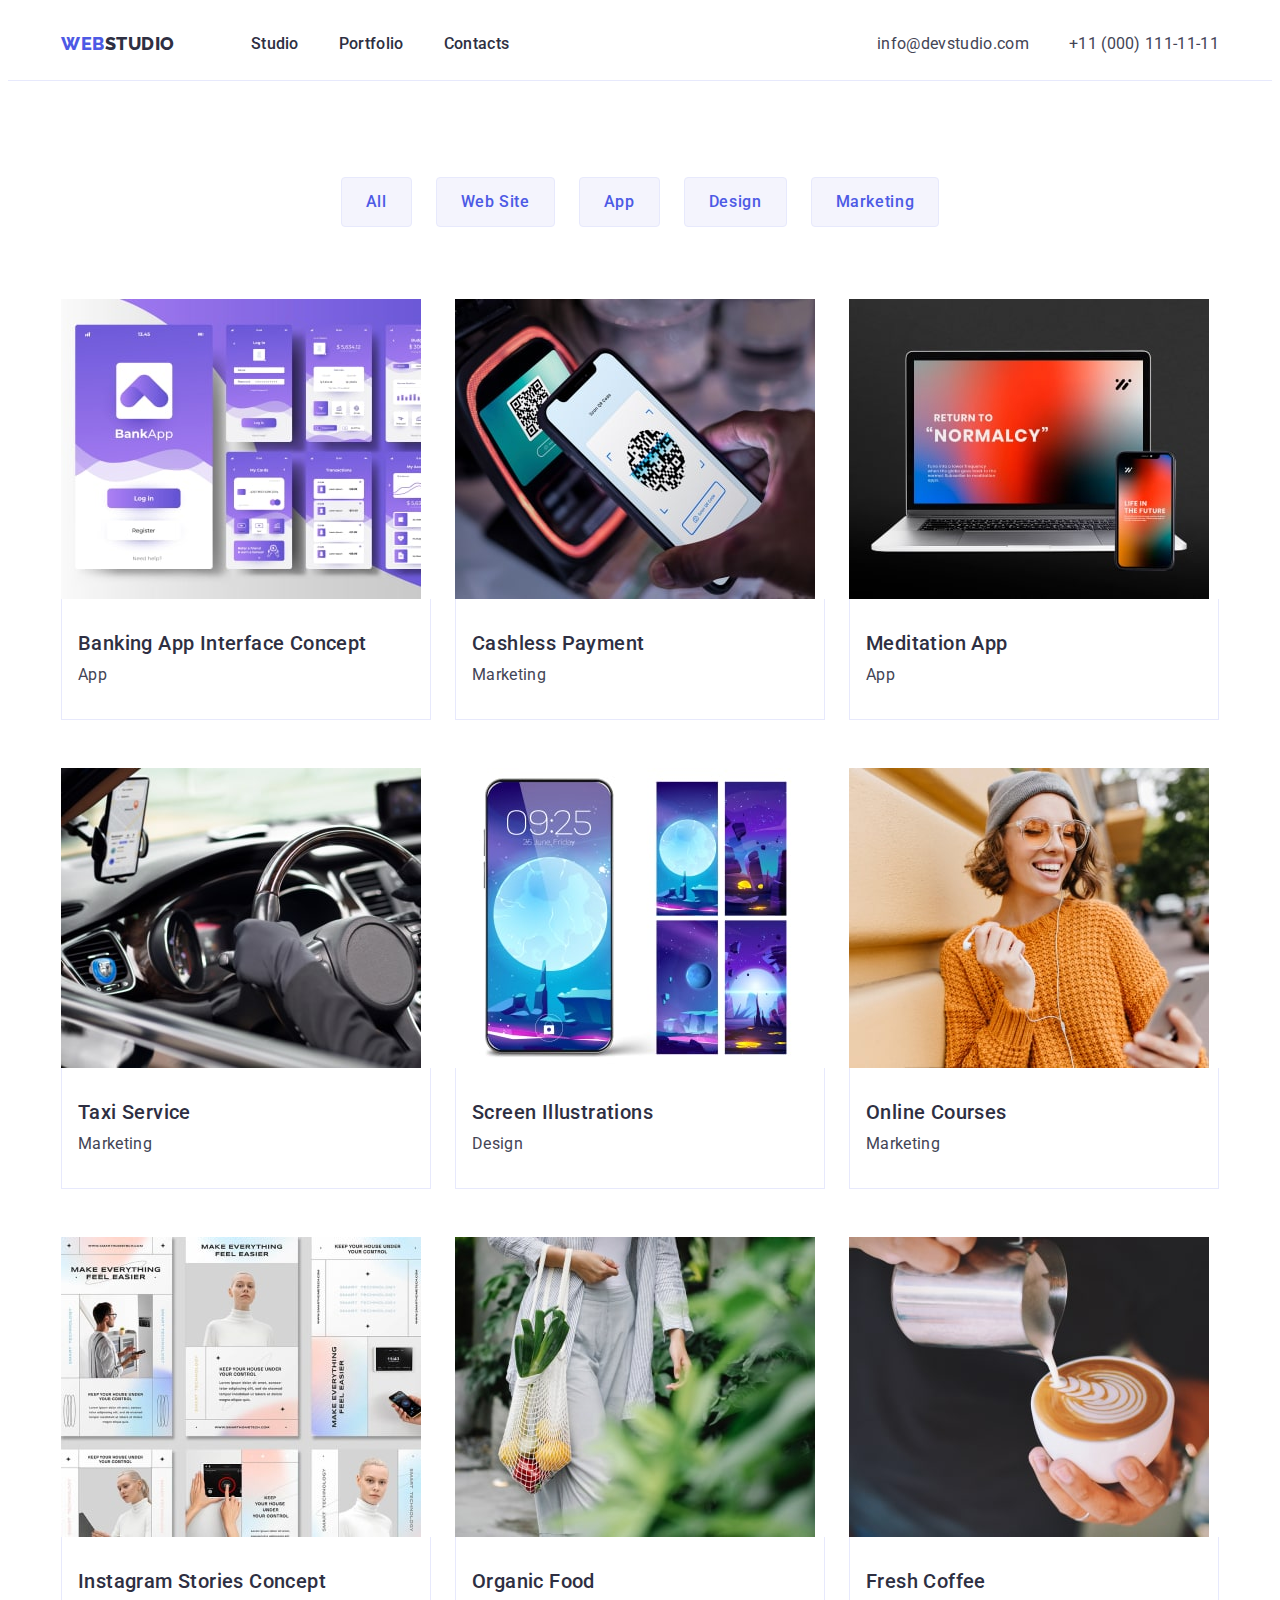
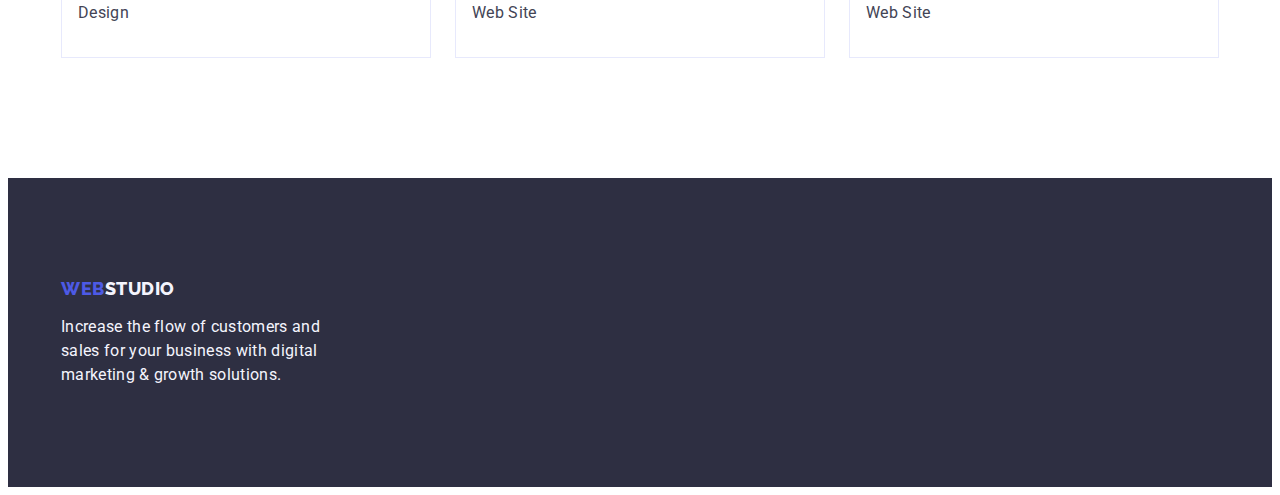
==== commit e5b62175: "Fix" ====
--- a/portfolio.html
+++ b/portfolio.html
@@ -88,8 +88,10 @@
                   alt="Banking app interface concept"
                   width="360"
                 />
-                <h2 class="category-name">Banking App Interface Concept</h2>
-                <p class="category-text text">App</p>
+                <div class="category-card">
+                  <h2 class="category-name">Banking App Interface Concept</h2>
+                  <p class="category-text text">App</p>
+                </div>
               </a>
             </li>
             <li class="category-item">
@@ -99,8 +101,10 @@
                   alt="Cashless payment"
                   width="360"
                 />
-                <h2 class="category-name">Cashless Payment</h2>
-                <p class="category-text text">Marketing</p>
+                <div class="category-card">
+                  <h2 class="category-name">Cashless Payment</h2>
+                  <p class="category-text text">Marketing</p>
+                </div>
               </a>
             </li>
             <li class="category-item">
@@ -110,15 +114,19 @@
                   alt="Meditation app"
                   width="360"
                 />
-                <h2 class="category-name">Meditation App</h2>
-                <p class="category-text text">App</p>
+                <div class="category-card">
+                  <h2 class="category-name">Meditation App</h2>
+                  <p class="category-text text">App</p>
+                </div>
               </a>
             </li>
             <li class="category-item">
               <a href="" class="category-link">
                 <img src="./images/taxi.jpg" alt="Taxi service" width="360" />
-                <h2 class="category-name">Taxi Service</h2>
-                <p class="category-text text">Marketing</p>
+                <div class="category-card">
+                  <h2 class="category-name">Taxi Service</h2>
+                  <p class="category-text text">Marketing</p>
+                </div>
               </a>
             </li>
             <li class="category-item">
@@ -128,8 +136,10 @@
                   alt="Screen illustrations"
                   width="360"
                 />
-                <h2 class="category-name">Screen Illustrations</h2>
-                <p class="category-text text">Design</p>
+                <div class="category-card">
+                  <h2 class="category-name">Screen Illustrations</h2>
+                  <p class="category-text text">Design</p>
+                </div>
               </a>
             </li>
             <li class="category-item">
@@ -139,8 +149,10 @@
                   alt="Online courses"
                   width="360"
                 />
-                <h2 class="category-name">Online Courses</h2>
-                <p class="category-text text">Marketing</p>
+                <div class="category-card">
+                  <h2 class="category-name">Online Courses</h2>
+                  <p class="category-text text">Marketing</p>
+                </div>
               </a>
             </li>
             <li class="category-item">
@@ -150,22 +162,28 @@
                   alt="Instagram stories concept"
                   width="360"
                 />
-                <h2 class="category-name">Instagram Stories Concept</h2>
-                <p class="category-text text">Design</p>
+                <div class="category-card">
+                  <h2 class="category-name">Instagram Stories Concept</h2>
+                  <p class="category-text text">Design</p>
+                </div>
               </a>
             </li>
             <li class="category-item">
               <a href="" class="category-link">
                 <img src="./images/food.jpg" alt="Organic food" width="360" />
-                <h2 class="category-name">Organic Food</h2>
-                <p class="category-text text">Web Site</p>
+                <div class="category-card">
+                  <h2 class="category-name">Organic Food</h2>
+                  <p class="category-text text">Web Site</p>
+                </div>
               </a>
             </li>
             <li class="category-item">
               <a href="" class="category-link">
                 <img src="./images/coffee.jpg" alt="Fresh coffee" width="360" />
-                <h2 class="category-name">Fresh Coffee</h2>
-                <p class="category-text text">Web Site</p>
+                <div class="category-card">
+                  <h2 class="category-name">Fresh Coffee</h2>
+                  <p class="category-text text">Web Site</p>
+                </div>
               </a>
             </li>
           </ul>
--- a/css/styles.css
+++ b/css/styles.css
@@ -77,8 +77,6 @@
 
 /** Style for header */
 header {
-    padding-top: 24px;
-    padding-bottom: 24px;
     border-bottom: 1px solid var(--accent-color);
 }
 
@@ -128,6 +126,7 @@
 }
 
 .nav-link {
+    display: block;
     padding-top: 24px;
     padding-bottom: 24px;
 
@@ -148,6 +147,7 @@
 }
 
 .contact-link {
+    display: block;
     padding-top: 24px;
     padding-bottom: 24px;
 }
@@ -176,8 +176,6 @@
 }
 
 .features-item {
-    display: flex;
-    flex-direction: column;
     flex-basis: calc((100% - 72px)/4);
 }
 
@@ -193,10 +191,7 @@
 }
 
 .work-item {
-    display: flex;
-    flex-direction: column;
-    flex-basis: calc((100% - 360px)/3);
-    border: 1px solid var(--accent-color);
+    flex-basis: calc((100% - 48px)/3);
 }
 
 /** Team section */
@@ -207,28 +202,21 @@
 /** Style for cards in team section */
 .team-list {
     display: flex;
-    justify-content: space-between;
     gap: 24px;
 }
 
 .team-item {
-    display: flex;
-    flex-direction: column;
-    justify-content: center;
     text-align: center;
-    flex-basis: calc((100% - 360px)/4);
+    flex-basis: calc((100% - 72px)/4);
 
     border-radius: 0px 0px 4px 4px;
     box-shadow: 0px 1px 6px rgba(46, 47, 66, 0.08), 0px 1px 1px rgba(46, 47, 66, 0.16), 0px 2px 1px rgba(46, 47, 66, 0.08);
     background-color: var(--white-background-color);
 }
 
-/** Margin for cards in team section */
-.team-name {
+/** Padding for cards in team section */
+.team-card {
     padding-top: 32px;
-}
-
-.team-text {
     padding-bottom: 32px;
 }
 
@@ -250,41 +238,23 @@
 /** Style for cards in category */
 .category-list {
     display: flex;
+    gap: 48px 24px;
     flex-wrap: wrap;
-    justify-content: space-between;
 }
 
 .category-item {
-    display: flex;
-    justify-content: center;
-    flex-basis: calc((100% - 360px) / 3);
-
-    border: 1px solid var(--accent-color);
+    flex-basis: calc((100% - 48px) / 3);
     border-radius: 0px 0px 4px 4px;
 }
 
-.category-item {
-    margin-bottom: 48px;
-}
-
-.category-item:nth-child(3n) {
-    margin-right: 0px;
-}
-
-.category-item:nth-last-child(-n + 3) {
-    margin-bottom: 0px;
-}
-
-.category-name {
+.category-card {
     padding-top: 32px;
-    margin-left: 16px;
-    margin-right: auto;
-}
-
-.category-text {
+    padding-right: auto;
     padding-bottom: 32px;
-    margin-left: 16px;
-    margin-right: auto;
+    padding-left: 16px;
+    border-right: 1px solid var(--accent-color);
+    border-bottom: 1px solid var(--accent-color);
+    border-left: 1px solid var(--accent-color);
 }
 
 /** Style for button */
@@ -322,6 +292,7 @@
     display: inline-block;
     padding: 12px 24px;
 
+    border-color: var(--accent-color);
     background-color: var(--light-color);
     color: var(--primary-brand-color);
 }
@@ -329,6 +300,8 @@
 /** Hover and focus for button in filter section */
 .filter-button:hover,
 .filter-button:focus {
+    border-color: transparent;
+    box-shadow: 0px 3px 1px rgba(0, 0, 0, 0.1), 0px 2px 1px rgba(0, 0, 0, 0.08), 0px 2px 2px rgba(0, 0, 0, 0.12);
     background-color: var(--pressed-state-color);
     color: var(--white-background-color);
 }
